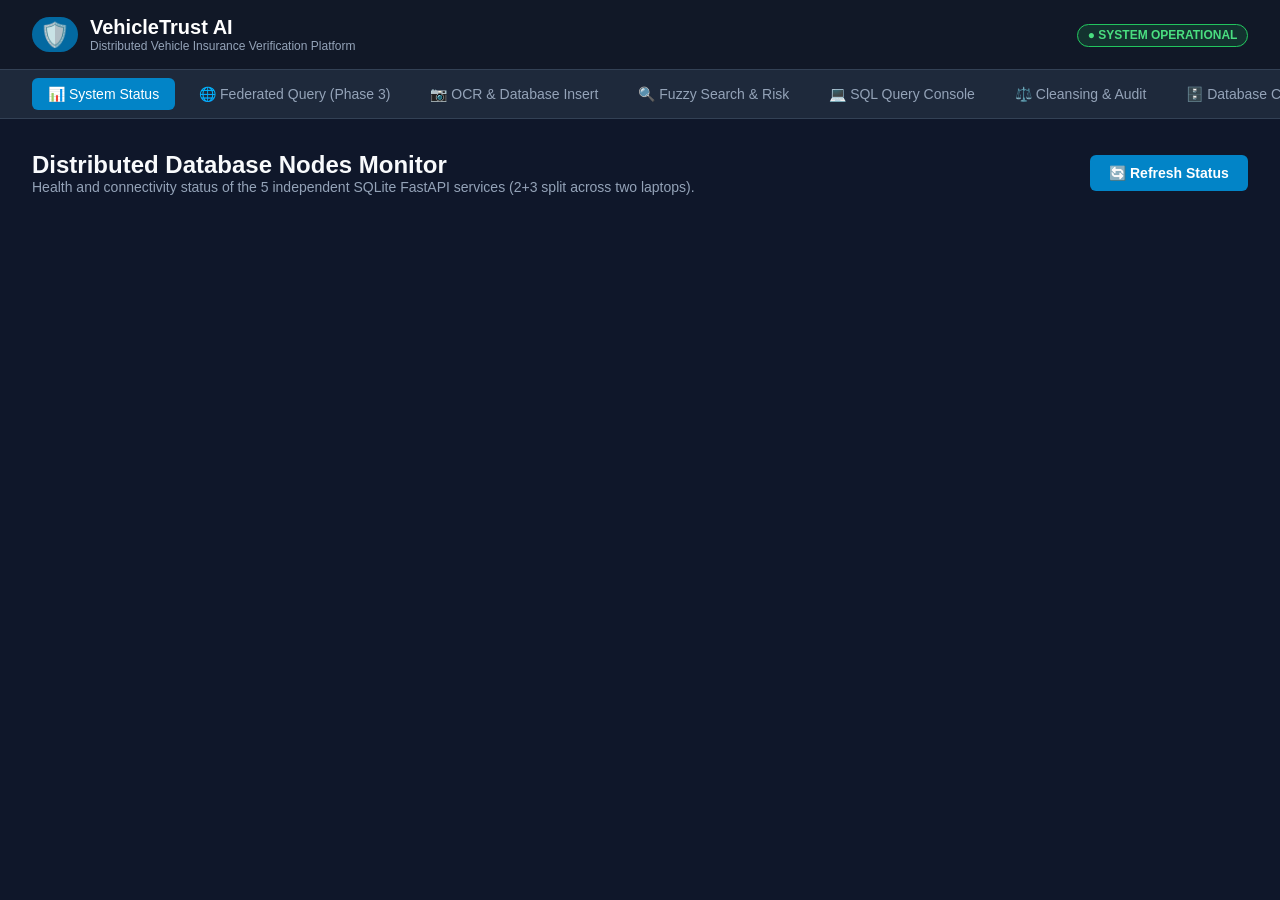
==== frontend/index.html @ 599c8e8f "Replace prototype with VehicleTrust AI federated integration system" ====
<!DOCTYPE html>
<html lang="en">
<head>
  <meta charset="UTF-8">
  <meta name="viewport" content="width=device-width, initial-scale=1.0">
  <title>VehicleTrust AI — Distributed Vehicle Insurance Verification</title>
  <style>
    :root {
      --bg: #0f172a;
      --card-bg: #1e293b;
      --card-border: #334155;
      --primary: #38bdf8;
      --primary-hover: #0ea5e9;
      --text: #f8fafc;
      --text-muted: #94a3b8;
      --success: #22c55e;
      --warning: #f59e0b;
      --danger: #ef4444;
      --info: #a855f7;
    }
    * { box-sizing: border-box; margin: 0; padding: 0; font-family: -apple-system, BlinkMacSystemFont, "Segoe UI", Roboto, Helvetica, Arial, sans-serif; }
    body { background: var(--bg); color: var(--text); min-height: 100vh; display: flex; flex-direction: column; }
    header { background: #111827; border-bottom: 1px solid var(--card-border); padding: 1rem 2rem; display: flex; justify-content: space-between; align-items: center; }
    .brand { display: flex; align-items: center; gap: 0.75rem; }
    .brand h1 { font-size: 1.25rem; font-weight: 700; color: #fff; }
    .brand span { font-size: 0.75rem; background: #0369a1; color: #e0f2fe; padding: 0.2rem 0.5rem; border-radius: 9999px; }
    .nav-tabs { display: flex; gap: 0.5rem; background: var(--card-bg); padding: 0.5rem 2rem; border-bottom: 1px solid var(--card-border); overflow-x: auto; }
    .nav-btn { background: transparent; border: none; color: var(--text-muted); padding: 0.5rem 1rem; border-radius: 6px; cursor: pointer; font-size: 0.875rem; font-weight: 500; transition: all 0.2s; white-space: nowrap; }
    .nav-btn:hover { color: #fff; background: rgba(255,255,255,0.05); }
    .nav-btn.active { color: #fff; background: #0284c7; }
    main { flex: 1; padding: 2rem; max-width: 1400px; margin: 0 auto; width: 100%; }
    .tab-content { display: none; }
    .tab-content.active { display: block; animation: fadeIn 0.2s ease-in-out; }
    @keyframes fadeIn { from { opacity: 0; transform: translateY(4px); } to { opacity: 1; transform: translateY(0); } }
    .grid { display: grid; gap: 1.5rem; }
    .grid-4 { grid-template-columns: repeat(auto-fit, minmax(260px, 1fr)); }
    .grid-2 { grid-template-columns: repeat(auto-fit, minmax(400px, 1fr)); }
    .card { background: var(--card-bg); border: 1px solid var(--card-border); border-radius: 8px; padding: 1.25rem; }
    .card h2 { font-size: 1.1rem; margin-bottom: 1rem; color: #fff; border-bottom: 1px solid var(--card-border); padding-bottom: 0.5rem; display: flex; justify-content: space-between; align-items: center; }
    .badge { padding: 0.2rem 0.6rem; border-radius: 9999px; font-size: 0.75rem; font-weight: 600; text-transform: uppercase; }
    .badge-success { background: rgba(34,197,94,0.15); color: #4ade80; border: 1px solid #22c55e; }
    .badge-danger { background: rgba(239,68,68,0.15); color: #f87171; border: 1px solid #ef4444; }
    .badge-warning { background: rgba(245,158,11,0.15); color: #fbbf24; border: 1px solid #f59e0b; }
    .badge-info { background: rgba(168,85,247,0.15); color: #c084fc; border: 1px solid #a855f7; }
    .form-group { margin-bottom: 1rem; }
    label { display: block; font-size: 0.8rem; font-weight: 500; color: var(--text-muted); margin-bottom: 0.4rem; }
    input, select, textarea { width: 100%; background: #0f172a; border: 1px solid var(--card-border); border-radius: 6px; padding: 0.6rem 0.8rem; color: #fff; font-size: 0.875rem; }
    input:focus, select:focus, textarea:focus { outline: none; border-color: var(--primary); }
    button.btn { background: #0284c7; color: #fff; border: none; padding: 0.6rem 1.2rem; border-radius: 6px; cursor: pointer; font-size: 0.875rem; font-weight: 600; transition: background 0.2s; }
    button.btn:hover { background: var(--primary-hover); }
    button.btn-danger { background: #b91c1c; }
    button.btn-danger:hover { background: #dc2626; }
    button.btn-success { background: #15803d; }
    button.btn-success:hover { background: #16a34a; }
    .table-container { overflow-x: auto; margin-top: 1rem; border: 1px solid var(--card-border); border-radius: 6px; }
    table { width: 100%; border-collapse: collapse; font-size: 0.85rem; text-align: left; }
    th { background: #111827; padding: 0.75rem 1rem; color: var(--text-muted); font-weight: 600; border-bottom: 1px solid var(--card-border); }
    td { padding: 0.75rem 1rem; border-bottom: 1px solid rgba(255,255,255,0.05); }
    tr:hover { background: rgba(255,255,255,0.02); }
    .metric-val { font-size: 1.75rem; font-weight: 700; color: #fff; margin: 0.5rem 0; }
    .code-box { background: #090d16; padding: 0.75rem; border-radius: 6px; font-family: monospace; font-size: 0.8rem; color: #38bdf8; overflow-x: auto; margin-top: 0.5rem; }
  </style>
</head>
<body>
  <header>
    <div class="brand">
      <span style="font-size: 1.5rem;">🛡️</span>
      <div>
        <h1>VehicleTrust AI</h1>
        <p style="font-size: 0.75rem; color: var(--text-muted);">Distributed Vehicle Insurance Verification Platform</p>
      </div>
    </div>
    <div id="global-status">
      <span class="badge badge-success">● System Operational</span>
    </div>
  </header>

  <nav class="nav-tabs">
    <button class="nav-btn active" onclick="switchTab('status')">📊 System Status</button>
    <button class="nav-btn" onclick="switchTab('federated')">🌐 Federated Query (Phase 3)</button>
    <button class="nav-btn" onclick="switchTab('ocr')">📷 OCR & Database Insert</button>
    <button class="nav-btn" onclick="switchTab('search')">🔍 Fuzzy Search & Risk</button>
    <button class="nav-btn" onclick="switchTab('sql')">💻 SQL Query Console</button>
    <button class="nav-btn" onclick="switchTab('cleansing')">⚖️ Cleansing & Audit</button>
    <button class="nav-btn" onclick="switchTab('crud')">🗄️ Database CRUD Explorer</button>
  </nav>

  <main>
    <!-- TAB 1: STATUS -->
    <div id="tab-status" class="tab-content active">
      <div style="display: flex; justify-content: space-between; align-items: center; margin-bottom: 1.5rem;">
        <div>
          <h2>Distributed Database Nodes Monitor</h2>
          <p style="color: var(--text-muted); font-size: 0.875rem;">Health and connectivity status of the 5 independent SQLite FastAPI services (2+3 split across two laptops).</p>
        </div>
        <button class="btn" onclick="fetchStatus()">🔄 Refresh Status</button>
      </div>
      <div class="grid grid-4" id="nodes-grid">
        <!-- Rendered via JS -->
      </div>
    </div>


    <!-- TAB: PHASE 3 FEDERATED QUERY -->
    <div id="tab-federated" class="tab-content">
      <div class="card" style="margin-bottom: 1.5rem;">
        <h2>🌐 Federated Query → Context Accumulation → Document Retrieval</h2>
        <p style="color: var(--text-muted); font-size: 0.875rem;">The full interactive view (FK-PK graphs, timelines, cleansing) is in the Streamlit dashboard on port 8501.</p>
        <textarea id="fq-query" rows="2" style="width:100%;">Check the complete history of vehicle DL01AB1234.</textarea>
        <div style="display:flex; gap:0.5rem; margin-top:0.5rem; flex-wrap:wrap;">
          <input id="fq-plate" placeholder="Explicit / OCR plate (optional)" style="flex:1; min-width:180px;">
          <button class="btn" onclick="runFederated()">🚀 Run federated query</button>
        </div>
      </div>
      <div id="fq-output"></div>
    </div>

    <!-- TAB 2: OCR & INSERT -->
    <div id="tab-ocr" class="tab-content">
      <div class="grid grid-2">
        <div class="card">
          <h2>1. Plate Image Upload & OCR Analysis</h2>
          <div class="form-group">
            <label>Select Plate Image (JPG/PNG)</label>
            <input type="file" id="ocr-file-input" accept="image/*" onchange="previewImage(event)">
          </div>
          <div id="image-preview-container" style="display:none; margin-bottom: 1rem;">
            <img id="image-preview" style="max-width: 100%; border-radius: 6px; border: 1px solid var(--card-border);">
          </div>
          <button class="btn" onclick="uploadAndRunOCR()" style="width: 100%;">⚡ Run OCR Recognition</button>
          <p id="ocr-progress" role="status" aria-live="polite" style="display:none; margin-top:0.75rem; color:var(--primary); font-size:0.85rem;"></p>

          <div id="ocr-results-box" style="display:none; margin-top: 1.5rem;">
            <div style="background: rgba(56, 189, 248, 0.1); border: 1px solid var(--primary); padding: 1rem; border-radius: 6px;">
              <span style="font-size: 0.75rem; text-transform: uppercase; color: var(--primary); font-weight: 700;">Recognized Plate</span>
              <div id="ocr-norm-plate" style="font-size: 1.5rem; font-weight: 800; color: #fff; margin: 0.25rem 0;"></div>
              <p style="font-size: 0.8rem; color: var(--text-muted);">Raw Text: <span id="ocr-raw-text" style="color:#fff;"></span> | Confidence: <span id="ocr-conf" style="color:#fff;"></span></p>
            </div>
            <div style="margin-top: 1rem;">
              <label>OCR Visual Confusion Alternatives:</label>
              <div id="ocr-variants" style="display: flex; flex-wrap: wrap; gap: 0.5rem; margin-top: 0.25rem;"></div>
            </div>
            <p id="ocr-message" style="margin-top:0.75rem; color:var(--warning); font-size:0.85rem;"></p>
          </div>
        </div>

        <div class="card">
          <h2>2. Insert Plate Record into Database</h2>
          <p style="color: var(--text-muted); font-size: 0.8rem; margin-bottom: 1rem;">Save recognized or manual vehicle plate directly into the remote database service.</p>
          <div class="form-group">
            <label>Target Database Service</label>
            <select id="ins-target-db">
              <option value="vehicle_registry">Database 1: Vehicle Registry (Port 8101)</option>
              <option value="registration_authority">Database 3: Registration Authority RTO (Port 8103)</option>
            </select>
          </div>
          <div class="form-group">
            <label>Registration Number / Plate Identifier</label>
            <input type="text" id="ins-plate" placeholder="e.g. DL01AB1234">
          </div>
          <div style="display: grid; grid-template-columns: 1fr 1fr; gap: 1rem;">
            <div class="form-group">
              <label>Make</label>
              <input type="text" id="ins-make" placeholder="e.g. Honda">
            </div>
            <div class="form-group">
              <label>Model</label>
              <input type="text" id="ins-model" placeholder="e.g. City">
            </div>
          </div>
          <div style="display: grid; grid-template-columns: 1fr 1fr; gap: 1rem;">
            <div class="form-group">
              <label>Colour</label>
              <input type="text" id="ins-colour" placeholder="e.g. White">
            </div>
            <div class="form-group">
              <label>State</label>
              <input type="text" id="ins-state" placeholder="e.g. Delhi">
            </div>
          </div>
          <div class="form-group">
            <label>Registration Date (YYYY-MM-DD)</label>
            <input type="text" id="ins-date" value="2024-05-15">
          </div>
          <button class="btn btn-success" onclick="insertNewRecord()" style="width: 100%;">💾 Insert Record into Database</button>
          <div id="insert-msg" style="margin-top: 1rem;"></div>
        </div>
      </div>
    </div>

    <!-- TAB 3: FUZZY SEARCH & RISK -->
    <div id="tab-search" class="tab-content">
      <div class="card" style="margin-bottom: 1.5rem;">
        <h2>🔍 Multi-Database Fuzzy Candidate Search</h2>
        <div style="display: grid; grid-template-columns: 2fr 1fr 1fr; gap: 1rem; align-items: end;">
          <div class="form-group" style="margin: 0;">
            <label>Registration Plate Search Query</label>
            <input type="text" id="search-plate-input" placeholder="e.g. DL01AB1234 or DLO1AB1234">
          </div>
          <div class="form-group" style="margin: 0;">
            <label>Similarity Threshold: <span id="thresh-val">0.50</span></label>
            <input type="range" id="search-thresh" min="0.2" max="0.95" step="0.05" value="0.50" oninput="document.getElementById('thresh-val').innerText = this.value">
          </div>
          <button class="btn" onclick="executeSearch()" style="height: 40px;">Search All Databases</button>
        </div>
        <div style="margin-top: 1rem;">
          <p style="font-size: 0.85rem; color: var(--text-muted); margin-bottom: 0.5rem;">Optional observed details from the vehicle image help rank and verify likely matches; they are not treated as official source data.</p>
          <div style="display: grid; grid-template-columns: repeat(auto-fit, minmax(150px, 1fr)); gap: 1rem;">
            <div class="form-group" style="margin: 0;"><label>Observed Make</label><input type="text" id="observed-make" placeholder="e.g. Honda"></div>
            <div class="form-group" style="margin: 0;"><label>Observed Model</label><input type="text" id="observed-model" placeholder="e.g. City"></div>
            <div class="form-group" style="margin: 0;"><label>Observed Colour</label><input type="text" id="observed-colour" placeholder="e.g. White"></div>
            <div class="form-group" style="margin: 0;"><label>Observed State</label><input type="text" id="observed-state" placeholder="e.g. Delhi"></div>
          </div>
        </div>
      </div>

      <div id="search-results-section" style="display: none;">
        <div class="card" style="margin-bottom: 1.5rem;">
          <h2>🚦 Insurance Risk Compliance Outcome</h2>
          <div id="risk-banner" style="padding: 1rem; border-radius: 6px; margin-bottom: 1rem;"></div>
          <div style="display: grid; grid-template-columns: 2fr 1fr; gap: 1rem;">
            <div>
              <p><strong>Action Recommendation:</strong> <span id="risk-action"></span></p>
              <p style="font-size: 0.8rem; color: var(--text-muted); margin-top: 0.5rem;" id="risk-disclaimer"></p>
            </div>
            <div style="background: rgba(0,0,0,0.2); padding: 0.75rem; border-radius: 6px;">
              <p><strong>Theft Status:</strong> <span id="theft-stat"></span></p>
              <p><strong>Scrapping Status:</strong> <span id="scrap-stat"></span></p>
            </div>
          </div>
        </div>

        <div class="card">
          <h2>Candidate Records Ranked by Algorithm</h2>
          <div class="table-container">
            <table id="candidates-table">
              <thead>
                <tr>
                  <th>Rank</th>
                  <th>Target Plate</th>
                  <th>Source DB</th>
                  <th>Combined Score</th>
                  <th>Confidence</th>
                  <th>Edit Dist</th>
                  <th>RapidFuzz</th>
                  <th>DL Sim</th>
                  <th>Method</th>
                </tr>
              </thead>
              <tbody></tbody>
            </table>
          </div>
        </div>

        <div class="card" style="margin-top: 1.5rem;">
          <h2>⚖️ Review Cleansing Proposals</h2>
          <p style="color: var(--text-muted); font-size: 0.85rem; margin-bottom: 1rem;">Proposals use the registration-authority record as evidence. Confirm each proposed edit before it changes the registry.</p>
          <div id="search-cleansing-proposals"><p style="color: var(--text-muted);">Search a plate to check for verified corrections.</p></div>
        </div>
      </div>
    </div>

    <!-- TAB 4: SQL CONSOLE -->
    <div id="tab-sql" class="tab-content">
      <div class="card">
        <h2>💻 Interactive Multi-Database SQL Query Console</h2>
        <p style="color: var(--text-muted); font-size: 0.875rem; margin-bottom: 1rem;">Execute read-only SQL queries directly against any of the 4 independent SQLite databases or the central audit ledger.</p>
        <div style="display: grid; grid-template-columns: 1fr 2fr; gap: 1rem; margin-bottom: 1rem;">
          <div class="form-group">
            <label>Target SQLite Database</label>
            <select id="sql-db-select">
              <option value="vehicle_registry.db">vehicle_registry.db (Port 8101)</option>
              <option value="insurance_records.db">insurance_records.db (Port 8102)</option>
              <option value="registration_authority.db">registration_authority.db (Port 8103)</option>
              <option value="theft_scrapping.db">theft_scrapping.db (Port 8104)</option>
              <option value="audit_log.db">audit_log.db (Central Cleansing Ledger)</option>
            </select>
          </div>
          <div class="form-group">
            <label>Quick Query Templates</label>
            <div style="display: flex; gap: 0.5rem; flex-wrap: wrap;">
              <button class="btn" style="padding: 0.3rem 0.6rem; font-size: 0.75rem;" onclick="setSql('SELECT * FROM vehicle_registry LIMIT 10')">Registry 10</button>
              <button class="btn" style="padding: 0.3rem 0.6rem; font-size: 0.75rem;" onclick="setSql('SELECT * FROM insurance_policies WHERE policy_status = \'EXPIRED\'')">Expired Policies</button>
              <button class="btn" style="padding: 0.3rem 0.6rem; font-size: 0.75rem;" onclick="setSql('SELECT * FROM theft_scrapping_records WHERE theft_status != \'CLEAR\'')">Stolen Vehicles</button>
              <button class="btn" style="padding: 0.3rem 0.6rem; font-size: 0.75rem;" onclick="setSql('SELECT * FROM cleansing_audit_log ORDER BY id DESC LIMIT 10')">Recent Audit Logs</button>
            </div>
          </div>
        </div>
        <div class="form-group">
          <label>SQL Query Statement</label>
          <textarea id="sql-query-input" rows="4" style="font-family: monospace;">SELECT * FROM vehicle_registry LIMIT 10;</textarea>
        </div>
        <button class="btn" onclick="executeSql()">⚡ Run SQL Query</button>
        <div id="sql-results-box" style="margin-top: 1.5rem; display: none;">
          <div style="display: flex; justify-content: space-between; align-items: center; margin-bottom: 0.5rem;">
            <span style="font-size: 0.85rem; color: var(--text-muted);" id="sql-meta"></span>
          </div>
          <div class="table-container">
            <table id="sql-result-table">
              <thead id="sql-thead"></thead>
              <tbody id="sql-tbody"></tbody>
            </table>
          </div>
        </div>
      </div>
    </div>

    <!-- TAB 5: CLEANSING & AUDIT -->
    <div id="tab-cleansing" class="tab-content">
      <div class="card" style="margin-bottom: 1.5rem;">
        <h2>⚖️ Data Cleansing Proposals Review</h2>
        <div id="proposals-container">
          <p style="color: var(--text-muted);">Perform a search or select a plate to check for cross-database attribute discrepancies.</p>
        </div>
      </div>

      <div class="card">
        <h2>📜 Immutable Cleansing Audit Trail (`audit_log.db`)</h2>
        <div class="table-container">
          <table id="audit-table">
            <thead>
              <tr>
                <th>ID</th>
                <th>Affected Source</th>
                <th>Record ID</th>
                <th>Field</th>
                <th>Old Value</th>
                <th>New Value</th>
                <th>Decision</th>
                <th>Timestamp (UTC)</th>
                <th>Reason</th>
              </tr>
            </thead>
            <tbody></tbody>
          </table>
        </div>
      </div>
    </div>

    <!-- TAB 6: CRUD -->
    <div id="tab-crud" class="tab-content">
      <div class="card">
        <h2>🗄️ Database CRUD Explorer & Record Management</h2>
        <div style="display: flex; gap: 0.5rem; margin-bottom: 1rem; flex-wrap: wrap;">
          <button class="btn" id="crud-btn-vehicle_registry" onclick="loadCrud('vehicle_registry')">1. Registry (8101)</button>
          <button class="btn" id="crud-btn-insurance_records" onclick="loadCrud('insurance_records')">2. Insurance (8102)</button>
          <button class="btn" id="crud-btn-registration_authority" onclick="loadCrud('registration_authority')">3. Authority (8103)</button>
          <button class="btn" id="crud-btn-theft_scrapping" onclick="loadCrud('theft_scrapping')">4. Theft (8104)</button>
        </div>

        <!-- Add Record Section -->
        <div class="card" style="margin-bottom: 1rem; background: rgba(0,0,0,0.2);">
          <h3 id="crud-add-title" style="font-size: 0.95rem; margin-bottom: 0.75rem; color: var(--primary);">➕ Insert New Record</h3>
          <div id="crud-add-fields" style="display: grid; grid-template-columns: repeat(auto-fit, minmax(180px, 1fr)); gap: 0.75rem;"></div>
          <button class="btn btn-success" style="margin-top: 0.75rem;" onclick="submitCrudAdd()">💾 Add Record</button>
          <span id="crud-add-msg" style="margin-left: 0.75rem; font-size: 0.85rem;"></span>
        </div>

        <!-- Edit Modal / Panel -->
        <div id="crud-edit-panel" class="card" style="display:none; margin-bottom: 1rem; border-color: var(--warning); background: rgba(245,158,11,0.05);">
          <div style="display: flex; justify-content: space-between; align-items: center; margin-bottom: 0.75rem;">
            <h3 id="crud-edit-title" style="font-size: 0.95rem; color: var(--warning);">✏️ Edit Record</h3>
            <button class="btn" style="padding: 0.2rem 0.5rem; font-size: 0.75rem;" onclick="closeEditModal()">✖ Cancel</button>
          </div>
          <input type="hidden" id="edit-record-id">
          <div id="crud-edit-fields" style="display: grid; grid-template-columns: repeat(auto-fit, minmax(180px, 1fr)); gap: 0.75rem;"></div>
          <div style="margin-top: 0.75rem;">
            <button class="btn btn-warning" onclick="submitCrudEdit()">💾 Save Changes</button>
            <span id="crud-edit-msg" style="margin-left: 0.75rem; font-size: 0.85rem;"></span>
          </div>
        </div>

        <div id="crud-status-box" style="margin-bottom: 0.5rem; color: var(--primary); font-size: 0.85rem;"></div>
        <div class="table-container">
          <table id="crud-table">
            <thead id="crud-thead"></thead>
            <tbody id="crud-tbody"></tbody>
          </table>
        </div>
      </div>
    </div>
  </main>

  <script>
    const API_BASE = window.location.origin;

    function switchTab(tabId) {
      document.querySelectorAll('.tab-content').forEach(el => el.classList.remove('active'));
      document.querySelectorAll('.nav-btn').forEach(el => el.classList.remove('active'));
      document.getElementById('tab-' + tabId).classList.add('active');
      event.target.classList.add('active');

      if (tabId === 'status') fetchStatus();
      if (tabId === 'cleansing') fetchAuditLogs();
      if (tabId === 'crud') loadCrud('vehicle_registry');
    }

    async function fetchStatus() {
      try {
        const res = await fetch(`${API_BASE}/api/status`);
        const data = await res.json();
        const grid = document.getElementById('nodes-grid');
        grid.innerHTML = '';
        for (const [key, svc] of Object.entries(data.services)) {
          const card = document.createElement('div');
          card.className = 'card';
          card.innerHTML = `
            <h2>${key.replace('_', ' ').toUpperCase()}</h2>
            <div style="margin: 0.5rem 0;">
              ${svc.online ? `<span class="badge badge-success">🟢 ONLINE (${svc.latency_ms} ms)</span>` : `<span class="badge badge-danger">🔴 OFFLINE</span>`}
            </div>
            <div class="metric-val">${svc.record_count}</div>
            <div style="font-size: 0.75rem; color: var(--text-muted);">${svc.url}</div>
          `;
          grid.appendChild(card);
        }
      } catch (e) {
        console.error(e);
      }
    }

    function previewImage(event) {
      const input = event.target;
      if (input.files && input.files[0]) {
        const reader = new FileReader();
        reader.onload = function(e) {
          const img = document.getElementById('image-preview');
          img.src = e.target.result;
          document.getElementById('image-preview-container').style.display = 'block';
        };
        reader.readAsDataURL(input.files[0]);
      }
    }

    async function uploadAndRunOCR() {
      const fileInput = document.getElementById('ocr-file-input');
      if (!fileInput.files || !fileInput.files[0]) {
        alert("Please select a plate image file first.");
        return;
      }
      const button = document.querySelector("button[onclick='uploadAndRunOCR()']");
      const progress = document.getElementById('ocr-progress');
      const resultBox = document.getElementById('ocr-results-box');
      const formData = new FormData();
      formData.append("file", fileInput.files[0]);
      button.disabled = true;
      button.innerText = "⏳ Processing image...";
      progress.style.display = 'block';
      progress.innerText = "Sending image for OCR. On first use, EasyOCR may need time to load its recognition model; keep this page open.";
      resultBox.style.display = 'none';

      try {
        const res = await fetch(`${API_BASE}/api/ocr`, { method: "POST", body: formData });
        const data = await res.json().catch(() => ({}));
        if (!res.ok) {
          throw new Error(data.detail || `OCR service returned HTTP ${res.status}`);
        }
        resultBox.style.display = 'block';
        document.getElementById('ocr-norm-plate').innerText = data.normalized_plate || "UNREADABLE";
        document.getElementById('ocr-raw-text').innerText = data.raw_text || "None";
        document.getElementById('ocr-conf').innerText = `${Math.round(data.confidence * 100)}%`;
        document.getElementById('ocr-message').innerText = data.message || '';

        const variantsDiv = document.getElementById('ocr-variants');
        variantsDiv.innerHTML = '';
        if (data.ocr_variants) {
          data.ocr_variants.forEach(v => {
            const span = document.createElement('span');
            span.className = 'code-box';
            span.style.cursor = 'pointer';
            span.innerText = v;
            span.onclick = () => { document.getElementById('ins-plate').value = v; };
            variantsDiv.appendChild(span);
          });
        }

        document.getElementById('ins-plate').value = data.normalized_plate;
        document.getElementById('search-plate-input').value = data.normalized_plate;
        progress.innerText = data.normalized_plate ? "OCR complete. The detected plate is ready for search." : (data.message || "OCR finished without a plate; enter the plate manually.");
      } catch (e) {
        progress.innerText = `OCR failed: ${e.message}`;
        progress.style.color = 'var(--danger)';
      } finally {
        button.disabled = false;
        button.innerText = "⚡ Run OCR Recognition";
      }
    }

    async function insertNewRecord() {
      const targetDb = document.getElementById('ins-target-db').value;
      const plate = document.getElementById('ins-plate').value.trim();
      const make = document.getElementById('ins-make').value.trim();
      const model = document.getElementById('ins-model').value.trim();
      const colour = document.getElementById('ins-colour').value.trim();
      const state = document.getElementById('ins-state').value.trim();
      const date = document.getElementById('ins-date').value.trim();

      if (!plate || !make || !model) {
        alert("Please provide at least Plate, Make, and Model.");
        return;
      }

      const payload = targetDb === 'vehicle_registry' ? {
        registration_number: plate, make: make, model: model, colour: colour || "White",
        vehicle_type: "Sedan", registration_date: date, state: state || "Delhi"
      } : {
        plate_identifier: plate, make: make, model: model, colour: colour || "White",
        registration_date: date, state: state || "Delhi", authority_reference: "RTO-NEW-01"
      };

      try {
        const res = await fetch(`${API_BASE}/api/services/${targetDb}/records`, {
          method: "POST",
          headers: { "Content-Type": "application/json" },
          body: JSON.stringify(payload)
        });
        const data = await res.json();
        const msgBox = document.getElementById('insert-msg');
        if (res.status === 201) {
          msgBox.innerHTML = `<span class="badge badge-success">Successfully inserted record #${data.id} into ${targetDb}!</span>`;
        } else {
          msgBox.innerHTML = `<span class="badge badge-danger">Error ${res.status}: ${data.detail || JSON.stringify(data)}</span>`;
        }
      } catch (e) {
        alert("Failed to insert: " + e.message);
      }
    }

    async function executeSearch() {
      const plate = document.getElementById('search-plate-input').value.trim();
      const thresh = parseFloat(document.getElementById('search-thresh').value);
      if (!plate) return alert("Enter a plate to search.");

      const response = await fetch(`${API_BASE}/api/search`, {
        method: "POST",
        headers: { "Content-Type": "application/json" },
        body: JSON.stringify({
          query_plate: plate,
          threshold: thresh,
          make: document.getElementById('observed-make').value.trim() || null,
          model: document.getElementById('observed-model').value.trim() || null,
          colour: document.getElementById('observed-colour').value.trim() || null,
          state: document.getElementById('observed-state').value.trim() || null
        })
      });
      const data = await response.json();
      if (!response.ok) throw new Error(data.detail || `Search failed (${response.status})`);
      document.getElementById('search-results-section').style.display = 'block';

      // Risk banner
      const risk = data.insurance_risk;
      const banner = document.getElementById('risk-banner');
      banner.className = `badge-${risk.status === 'CURRENT' ? 'success' : risk.status === 'EXPIRED' ? 'danger' : 'warning'}`;
      banner.style.padding = '1rem';
      banner.innerHTML = `<h3 style="margin:0;">🛡️ STATUS: ${risk.status_label}</h3>`;
      document.getElementById('risk-action').innerText = risk.recommended_action;
      document.getElementById('risk-disclaimer').innerText = risk.disclaimer;
      document.getElementById('theft-stat').innerText = risk.theft_status;
      document.getElementById('scrap-stat').innerText = risk.scrapping_status;

      // Candidates table
      const tbody = document.querySelector('#candidates-table tbody');
      tbody.innerHTML = '';
      data.candidates.forEach((c, idx) => {
        const tr = document.createElement('tr');
        tr.innerHTML = `
          <td>${idx + 1}</td>
          <td><strong>${c.recorded_registration_number}</strong></td>
          <td>${c.source_database}</td>
          <td>${c.combined_score.toFixed(3)}</td>
          <td><span class="badge badge-${c.confidence === 'HIGH' ? 'success' : c.confidence === 'MEDIUM' ? 'warning' : 'danger'}">${c.confidence}</span></td>
          <td>${c.edit_distance}</td>
          <td>${c.plate_similarity.toFixed(2)}</td>
          <td>${c.dl_similarity.toFixed(2)}</td>
          <td>${c.matching_method}</td>
        `;
        tbody.appendChild(tr);
      });
      renderCleansingProposals(data.cleansing_proposals || []);
    }

    function renderCleansingProposals(proposals) {
      const container = document.getElementById('search-cleansing-proposals');
      container.replaceChildren();
      if (!proposals.length) {
        const message = document.createElement('p');
        message.style.color = 'var(--text-muted)';
        message.innerText = 'No safe corrections found. Both registry and registration-authority records must match the queried vehicle.';
        container.appendChild(message);
        return;
      }

      proposals.forEach((proposal, index) => {
        const card = document.createElement('div');
        card.className = 'card';
        card.style.marginBottom = '1rem';
        const heading = document.createElement('h3');
        heading.innerText = `Proposal ${index + 1}: ${proposal.field_label}`;
        const evidence = document.createElement('p');
        evidence.style.cssText = 'color: var(--text-muted); margin: 0.75rem 0;';
        evidence.innerText = `Vehicle ${proposal.registry_plate}: registry “${proposal.current_value || '(empty)'}” → authority “${proposal.proposed_value}”.`;
        const reason = document.createElement('label');
        reason.innerText = 'Reviewer note';
        reason.style.marginTop = '0.5rem';
        const note = document.createElement('input');
        note.type = 'text';
        note.value = proposal.reason;
        note.style.marginBottom = '0.75rem';
        const actions = document.createElement('div');
        actions.style.cssText = 'display: flex; gap: 0.5rem; flex-wrap: wrap;';

        ['ACCEPTED', 'REJECTED', 'UNRESOLVED'].forEach(decision => {
          const button = document.createElement('button');
          button.className = decision === 'ACCEPTED' ? 'btn btn-success' : 'btn';
          button.innerText = decision === 'ACCEPTED' ? 'Accept correction' : decision === 'REJECTED' ? 'Reject' : 'Leave unresolved';
          button.addEventListener('click', () => submitCleansingDecision(proposal, decision, note.value, button));
          actions.appendChild(button);
        });
        card.append(heading, evidence, reason, note, actions);
        container.appendChild(card);
      });
    }

    async function submitCleansingDecision(proposal, decision, reason, button) {
      button.disabled = true;
      try {
        const response = await fetch(`${API_BASE}/api/cleansing/decide`, {
          method: 'POST',
          headers: { 'Content-Type': 'application/json' },
          body: JSON.stringify({ proposal, decision, reason })
        });
        const result = await response.json();
        if (!response.ok) throw new Error(result.message || result.detail || `Review failed (${response.status})`);
        await fetchAuditLogs();
        if (!result.success) {
          alert(result.message || 'The correction was not applied.');
          button.disabled = false;
          return;
        }
        alert(result.message);
        if (decision === 'ACCEPTED') {
          await executeSearch();
        } else {
          button.closest('.card').remove();
        }
      } catch (error) {
        alert(`Cleansing decision failed: ${error.message}`);
        button.disabled = false;
      }
    }

    function setSql(q) {
      document.getElementById('sql-query-input').value = q;
    }

    async function executeSql() {
      const db = document.getElementById('sql-db-select').value;
      const q = document.getElementById('sql-query-input').value.trim();
      if (!q) return alert("Query is empty.");

      try {
        const res = await fetch(`${API_BASE}/api/sql`, {
          method: "POST",
          headers: { "Content-Type": "application/json" },
          body: JSON.stringify({ database: db, query: q })
        });
        const data = await res.json();
        const box = document.getElementById('sql-results-box');
        box.style.display = 'block';

        if (res.status !== 200) {
          box.innerHTML = `<div style="color: var(--danger); padding: 1rem; background: rgba(239,68,68,0.1); border-radius: 6px;">${data.detail || data.error}</div>`;
          return;
        }

        document.getElementById('sql-meta').innerText = `Returned ${data.row_count} row(s) in ${data.execution_time_ms} ms from ${data.database}`;
        const thead = document.getElementById('sql-thead');
        const tbody = document.getElementById('sql-tbody');
        thead.innerHTML = '<tr>' + data.columns.map(c => `<th>${c}</th>`).join('') + '</tr>';
        tbody.innerHTML = data.rows.map(r => '<tr>' + r.map(v => `<td>${v !== null ? v : '<em style="color:#666">NULL</em>'}</td>`).join('') + '</tr>').join('');
      } catch (e) {
        alert("SQL error: " + e.message);
      }
    }

    async function fetchAuditLogs() {
      const res = await fetch(`${API_BASE}/api/audit-logs?limit=50`);
      const logs = await res.json();
      const tbody = document.querySelector('#audit-table tbody');
      tbody.innerHTML = logs.map(l => `
        <tr>
          <td>${l.id}</td>
          <td>${l.affected_source}</td>
          <td>${l.record_id}</td>
          <td>${l.field_name}</td>
          <td>${l.old_value || '-'}</td>
          <td>${l.new_value || '-'}</td>
          <td><span class="badge badge-${l.reviewer_decision === 'ACCEPTED' ? 'success' : 'danger'}">${l.reviewer_decision}</span></td>
          <td>${l.timestamp}</td>
          <td>${l.reason || ''}</td>
        </tr>
      `).join('');
    }

    let activeCrudSource = 'vehicle_registry';
    let currentCrudData = [];

    const DB_SCHEMAS = {
      vehicle_registry: [
        { key: "registration_number", label: "Registration No", default: "DL01ZZ9999" },
        { key: "make", label: "Make", default: "Honda" },
        { key: "model", label: "Model", default: "City" },
        { key: "colour", label: "Colour", default: "White" },
        { key: "vehicle_type", label: "Type", default: "Sedan" },
        { key: "registration_date", label: "Reg Date (YYYY-MM-DD)", default: "2024-01-01" },
        { key: "state", label: "State", default: "Delhi" }
      ],
      insurance_records: [
        { key: "policy_number", label: "Policy No", default: "POL-TEST-001" },
        { key: "recorded_vehicle_number", label: "Vehicle Reg No", default: "DL01ZZ9999" },
        { key: "insurer", label: "Insurer", default: "HDFC ERGO General Insurance" },
        { key: "policy_start_date", label: "Start Date (YYYY-MM-DD)", default: "2026-01-01" },
        { key: "expiry_date", label: "Expiry Date (YYYY-MM-DD)", default: "2027-01-01" },
        { key: "policy_status", label: "Status (ACTIVE/EXPIRED)", default: "ACTIVE" }
      ],
      registration_authority: [
        { key: "plate_identifier", label: "Plate Identifier", default: "DL01ZZ9999" },
        { key: "make", label: "Make", default: "Honda" },
        { key: "model", label: "Model", default: "City" },
        { key: "colour", label: "Colour", default: "White" },
        { key: "registration_date", label: "Reg Date (YYYY-MM-DD)", default: "2024-01-01" },
        { key: "state", label: "State", default: "Delhi" },
        { key: "authority_reference", label: "RTO Ref", default: "RTO-DL01-2024-001" }
      ],
      theft_scrapping: [
        { key: "reported_plate", label: "Reported Plate", default: "DL01ZZ9999" },
        { key: "theft_status", label: "Theft Status (CLEAR/STOLEN)", default: "CLEAR" },
        { key: "report_date", label: "Report Date (YYYY-MM-DD)", default: "2024-01-01" },
        { key: "scrapping_status", label: "Scrap Status (ACTIVE/SCRAPPED)", default: "ACTIVE" }
      ]
    };

    function renderCrudAddFields(sourceKey) {
      const container = document.getElementById('crud-add-fields');
      container.innerHTML = '';
      const schema = DB_SCHEMAS[sourceKey] || [];
      schema.forEach(field => {
        const div = document.createElement('div');
        div.className = 'form-group';
        div.style.margin = '0';
        div.innerHTML = `
          <label style="font-size:0.75rem;">${field.label}</label>
          <input type="text" id="add-f-${field.key}" value="${field.default}">
        `;
        container.appendChild(div);
      });
      document.getElementById('crud-add-title').innerText = `➕ Insert New Record into ${sourceKey}`;
      document.getElementById('crud-add-msg').innerText = '';
    }

    async function submitCrudAdd() {
      const schema = DB_SCHEMAS[activeCrudSource] || [];
      const payload = {};
      schema.forEach(f => {
        const el = document.getElementById(`add-f-${f.key}`);
        if (el) payload[f.key] = el.value.trim();
      });

      const msgEl = document.getElementById('crud-add-msg');
      try {
        const res = await fetch(`${API_BASE}/api/services/${activeCrudSource}/records`, {
          method: 'POST',
          headers: { 'Content-Type': 'application/json' },
          body: JSON.stringify(payload)
        });
        const data = await res.json();
        if (res.status === 201) {
          msgEl.innerHTML = `<span class="badge badge-success">Inserted #${data.id}</span>`;
          await loadCrud(activeCrudSource);
          await fetchStatus();
        } else {
          msgEl.innerHTML = `<span class="badge badge-danger">Error: ${data.detail || JSON.stringify(data)}</span>`;
        }
      } catch (err) {
        msgEl.innerHTML = `<span class="badge badge-danger">${err.message}</span>`;
      }
    }

    function openEditModal(sourceKey, id) {
      const rec = currentCrudData.find(r => r.id === id);
      if (!rec) return;
      document.getElementById('edit-record-id').value = id;
      document.getElementById('crud-edit-title').innerText = `✏️ Modify ${sourceKey} Record #${id}`;
      const container = document.getElementById('crud-edit-fields');
      container.innerHTML = '';

      Object.keys(rec).forEach(key => {
        if (key === 'id') return;
        const div = document.createElement('div');
        div.className = 'form-group';
        div.style.margin = '0';
        div.innerHTML = `
          <label style="font-size:0.75rem;">${key}</label>
          <input type="text" id="edit-f-${key}" value="${rec[key] !== null ? rec[key] : ''}">
        `;
        container.appendChild(div);
      });

      document.getElementById('crud-edit-panel').style.display = 'block';
      document.getElementById('crud-edit-msg').innerText = '';
      document.getElementById('crud-edit-panel').scrollIntoView({ behavior: 'smooth' });
    }

    function closeEditModal() {
      document.getElementById('crud-edit-panel').style.display = 'none';
      document.getElementById('crud-edit-msg').innerText = '';
    }

    async function submitCrudEdit() {
      const id = document.getElementById('edit-record-id').value;
      const rec = currentCrudData.find(r => String(r.id) === String(id));
      if (!rec) return;

      const updates = {};
      Object.keys(rec).forEach(key => {
        if (key === 'id') return;
        const el = document.getElementById(`edit-f-${key}`);
        if (el) {
          const val = el.value.trim();
          if (val !== String(rec[key] || '')) {
            updates[key] = val;
          }
        }
      });

      const msgEl = document.getElementById('crud-edit-msg');
      if (Object.keys(updates).length === 0) {
        msgEl.innerHTML = `<span class="badge badge-warning">No changes detected.</span>`;
        return;
      }

      try {
        const res = await fetch(`${API_BASE}/api/services/${activeCrudSource}/records/${id}`, {
          method: 'PUT',
          headers: { 'Content-Type': 'application/json' },
          body: JSON.stringify(updates)
        });
        const data = await res.json();
        if (res.ok) {
          msgEl.innerHTML = `<span class="badge badge-success">Saved #${id}</span>`;
          setTimeout(() => closeEditModal(), 1200);
          await loadCrud(activeCrudSource);
        } else {
          msgEl.innerHTML = `<span class="badge badge-danger">Update failed: ${data.detail || JSON.stringify(data)}</span>`;
        }
      } catch (err) {
        msgEl.innerHTML = `<span class="badge badge-danger">${err.message}</span>`;
      }
    }

    async function loadCrud(sourceKey) {
      activeCrudSource = sourceKey;
      closeEditModal();
      renderCrudAddFields(sourceKey);

      ['vehicle_registry', 'insurance_records', 'registration_authority', 'theft_scrapping'].forEach(k => {
        const btn = document.getElementById(`crud-btn-${k}`);
        if (btn) btn.className = k === sourceKey ? 'btn btn-success' : 'btn';
      });

      document.getElementById('crud-status-box').innerText = `Loading live records from ${sourceKey} through the gateway...`;
      try {
        const res = await fetch(`${API_BASE}/api/services/${sourceKey}/records`);
        const data = await res.json();
        if (!res.ok) throw new Error(data.detail || `HTTP ${res.status}`);
        currentCrudData = data;
        document.getElementById('crud-status-box').innerText = `Displaying ${data.length} records from ${sourceKey}`;
        if (!data.length) {
          document.getElementById('crud-status-box').innerText = `No records found in ${sourceKey}`;
          document.getElementById('crud-thead').innerHTML = '';
          document.getElementById('crud-tbody').innerHTML = '';
          return;
        }
        const cols = Object.keys(data[0]);
        document.getElementById('crud-thead').innerHTML = '<tr>' + cols.map(c => `<th>${c}</th>`).join('') + '<th>Actions</th></tr>';
        document.getElementById('crud-tbody').innerHTML = data.map(r => `
          <tr>
            ${cols.map(c => `<td>${r[c]}</td>`).join('')}
            <td style="white-space: nowrap;">
              <button class="btn btn-warning" style="padding: 0.2rem 0.5rem; font-size: 0.75rem; margin-right: 0.25rem;" onclick="openEditModal('${sourceKey}', ${r.id})">✏️ Modify</button>
              <button class="btn btn-danger" style="padding: 0.2rem 0.5rem; font-size: 0.75rem;" onclick="deleteCrudRecord('${sourceKey}', ${r.id})">🗑️ Delete</button>
            </td>
          </tr>
        `).join('');
      } catch (e) {
        document.getElementById('crud-status-box').innerText = `Failed to load: ${e.message}`;
      }
    }

    async function deleteCrudRecord(sourceKey, id) {
      if (!confirm(`Delete record #${id} from ${sourceKey}?`)) return;
      try {
        const response = await fetch(`${API_BASE}/api/services/${sourceKey}/records/${id}`, { method: 'DELETE' });
        const result = await response.json();
        if (!response.ok) throw new Error(result.detail || `HTTP ${response.status}`);
        alert(`Deleted record #${id}`);
        await loadCrud(sourceKey);
        await fetchStatus();
      } catch (error) {
        alert(`Delete failed: ${error.message}`);
      }
    }

    // Auto load status on start
    fetchStatus();

    function fqEsc(v) { return String(v ?? '').replace(/[&<>"']/g, c => ({'&':'&amp;','<':'&lt;','>':'&gt;','"':'&quot;',"'":'&#39;'}[c])); }

    async function runFederated() {
      const out = document.getElementById('fq-output');
      out.innerHTML = '<p>Running federated query...</p>';
      try {
        const res = await fetch(`${API_BASE}/api/federated-query`, {method: 'POST', headers: {'Content-Type': 'application/json'},
          body: JSON.stringify({query: document.getElementById('fq-query').value, plate: document.getElementById('fq-plate').value || null})});
        const r = await res.json();
        if (!res.ok) throw new Error(r.detail || res.status);
        const stages = (r.stages || []).map(s => `<div class="card" style="padding:0.5rem;min-width:140px;flex:1;"><b>${fqEsc(s.stage)}</b><br><small>${s.ms} ms</small><br><small>${fqEsc(s.detail)}</small></div>`).join('<div style="align-self:center;">→</div>');
        let html = `<div style="display:flex;gap:0.4rem;flex-wrap:wrap;margin-bottom:1rem;">${stages}</div>`;
        if (r.error) { out.innerHTML = html + `<div class="card">${fqEsc(r.error)}</div>`; return; }
        html += `<div class="card" style="margin-bottom:1rem;"><h2>🧾 ${fqEsc(r.answer.headline)}</h2><ul>` +
          r.answer.statements.map(s => `<li><b>${fqEsc(s.kind)}</b>: ${fqEsc(s.text)}${s.sources.length ? `<br><small style="color:var(--text-muted)">sources: ${fqEsc(s.sources.join(', '))}</small>` : ''}</li>`).join('') + '</ul></div>';
        html += '<div class="card" style="margin-bottom:1rem;"><h2>Subqueries</h2><div class="table-container"><table><thead><tr><th>Database</th><th>Wave</th><th>URL</th><th>Status</th><th>Latency ms</th><th>Matches</th><th>Tables touched</th></tr></thead><tbody>' +
          r.context.subqueries.map(c => `<tr><td>${fqEsc(c.label)}</td><td>${c.wave}</td><td>${fqEsc(c.url)}</td><td>${fqEsc(c.status)}</td><td>${c.latency_ms}</td><td>${c.match_count}</td><td>${fqEsc(c.tables_touched.join(', '))}</td></tr>`).join('') + '</tbody></table></div></div>';
        html += '<div class="card" style="margin-bottom:1rem;"><h2>FK-PK relationship paths</h2><ul>' + r.context.relationship_paths.map(p => `<li>${fqEsc(p.source)}: ${fqEsc(p.label)}</li>`).join('') + '</ul></div>';
        html += '<div class="card"><h2>Retrieved documents</h2><div class="table-container"><table><thead><tr><th>Document</th><th>Type</th><th>Score</th><th>Why</th></tr></thead><tbody>' +
          (r.documents.documents || []).map(d => `<tr><td>${fqEsc(d.doc_id)}</td><td>${fqEsc(d.document_type)}</td><td>${d.relevance_score}</td><td>${fqEsc(d.reasons.join(' · '))}</td></tr>`).join('') + '</tbody></table></div>' +
          ((r.documents.rejected || []).length ? '<p><b>Rejected by context:</b> ' + r.documents.rejected.map(x => fqEsc(x.doc_id + ' — ' + x.reason)).join('; ') + '</p>' : '') + '</div>';
        out.innerHTML = html;
      } catch (e) { out.innerHTML = `<div class="card">Error: ${fqEsc(e.message)}</div>`; }
    }
  </script>
</body>
</html>
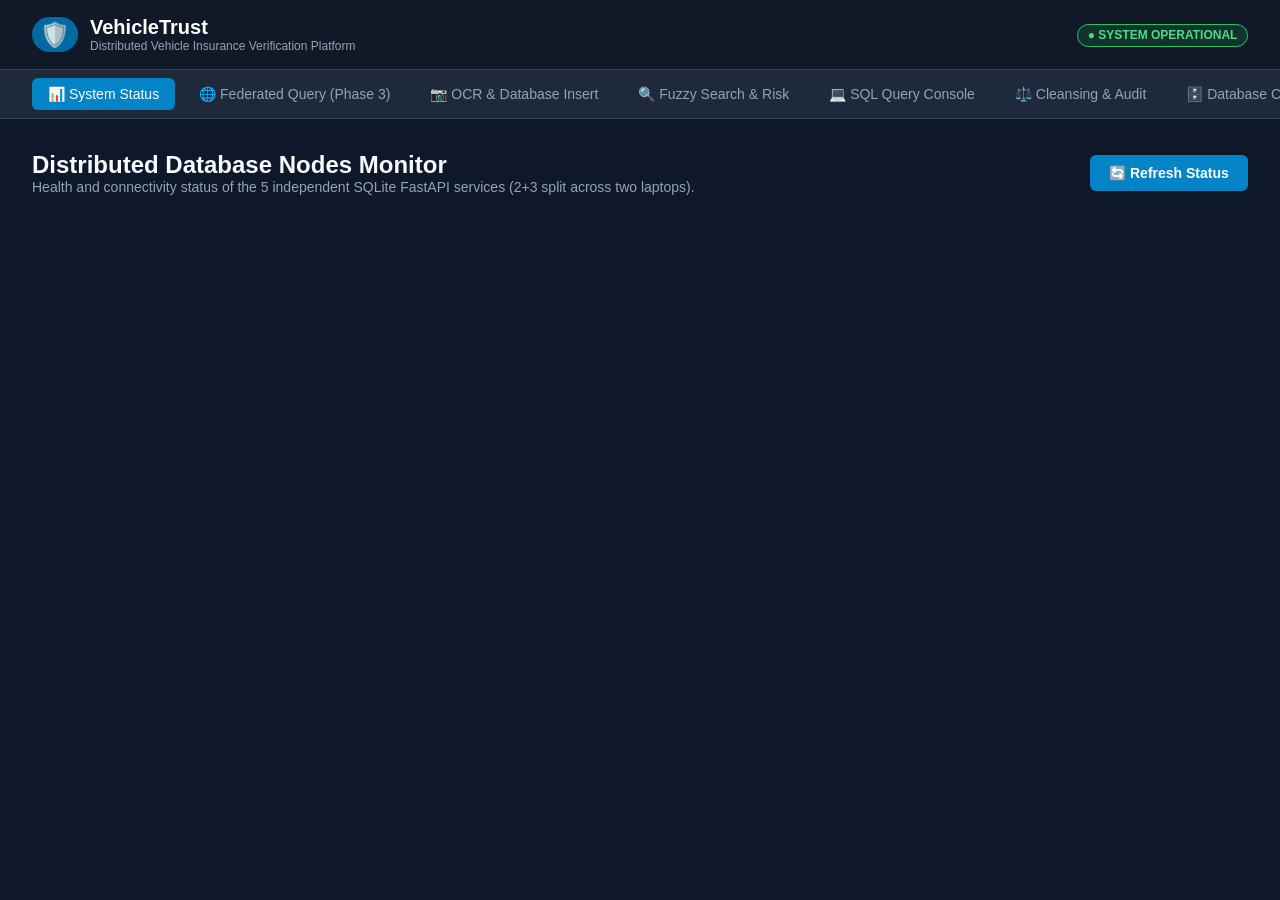
==== commit 05427e84: "Rename project to VehicleTrust" ====
--- a/frontend/index.html
+++ b/frontend/index.html
@@ -3,7 +3,7 @@
 <head>
   <meta charset="UTF-8">
   <meta name="viewport" content="width=device-width, initial-scale=1.0">
-  <title>VehicleTrust AI — Distributed Vehicle Insurance Verification</title>
+  <title>VehicleTrust — Distributed Vehicle Insurance Verification</title>
   <style>
     :root {
       --bg: #0f172a;
@@ -66,7 +66,7 @@
     <div class="brand">
       <span style="font-size: 1.5rem;">🛡️</span>
       <div>
-        <h1>VehicleTrust AI</h1>
+        <h1>VehicleTrust</h1>
         <p style="font-size: 0.75rem; color: var(--text-muted);">Distributed Vehicle Insurance Verification Platform</p>
       </div>
     </div>
